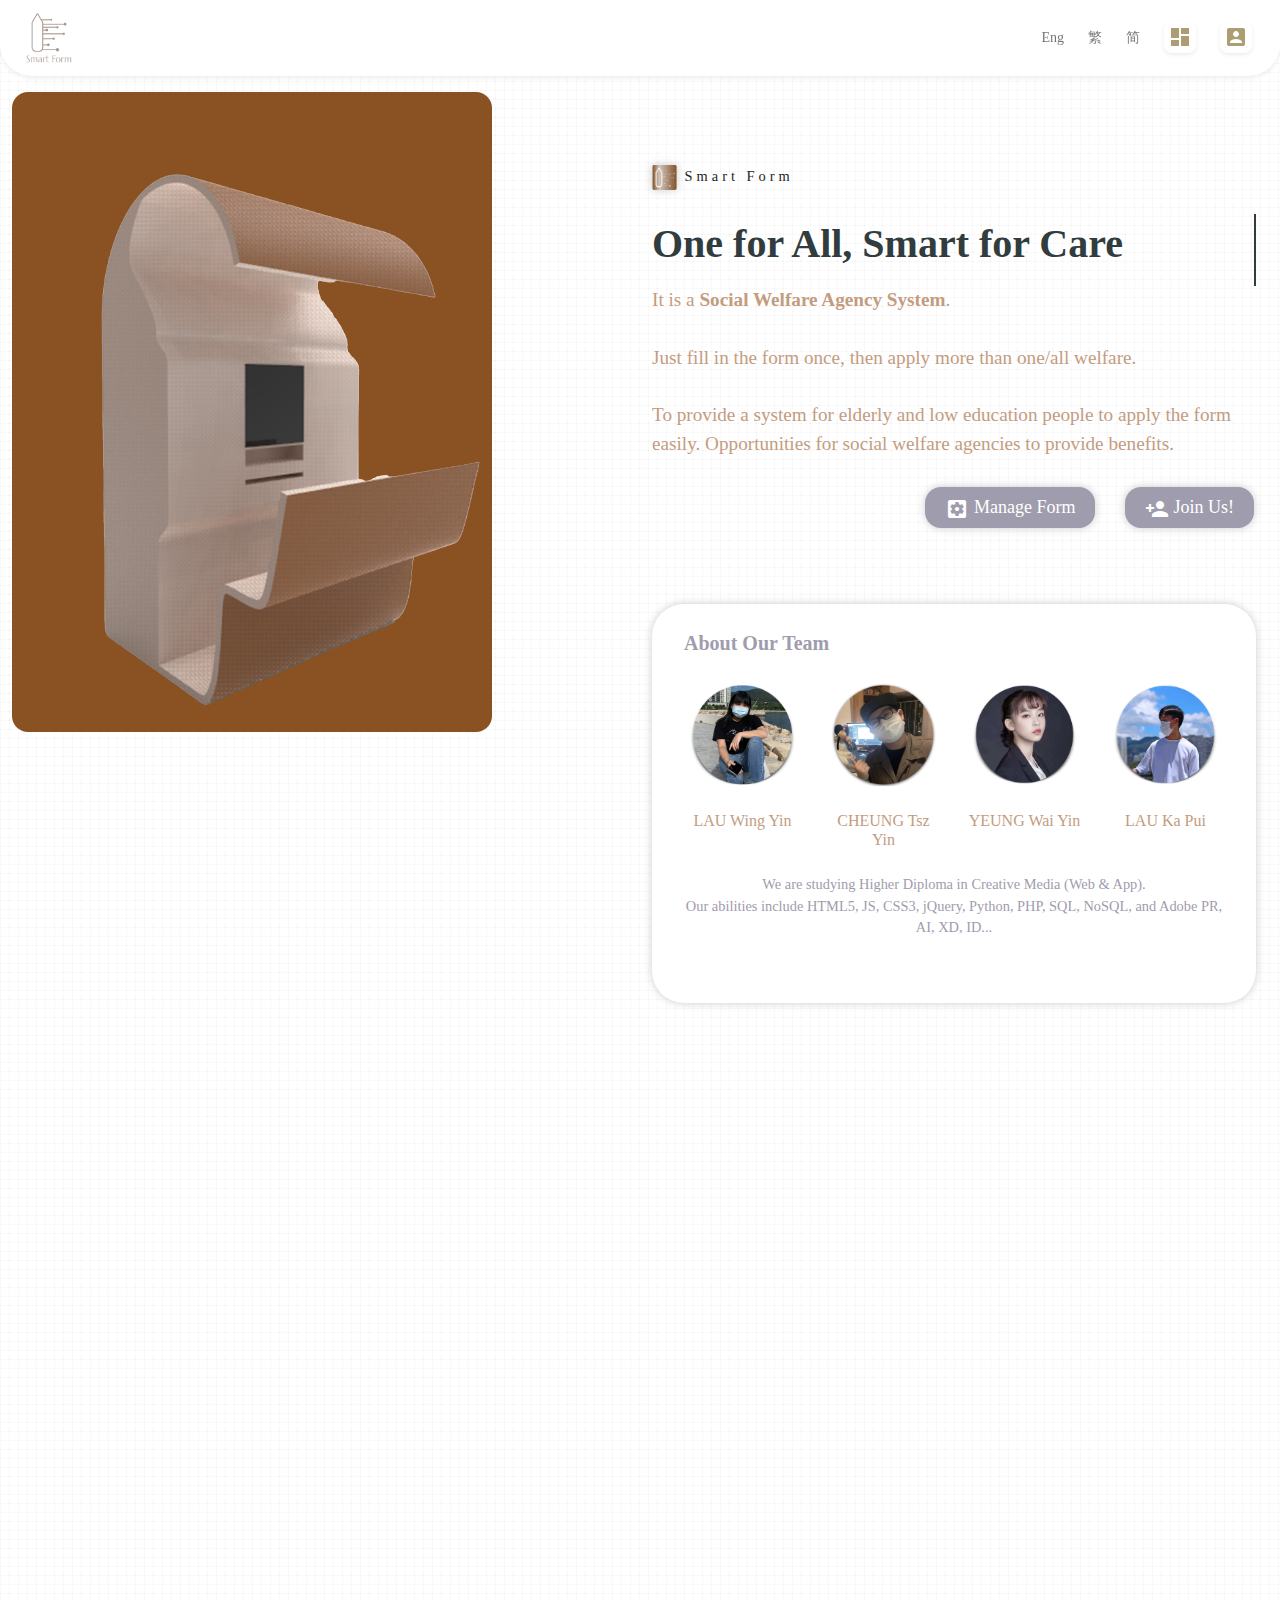
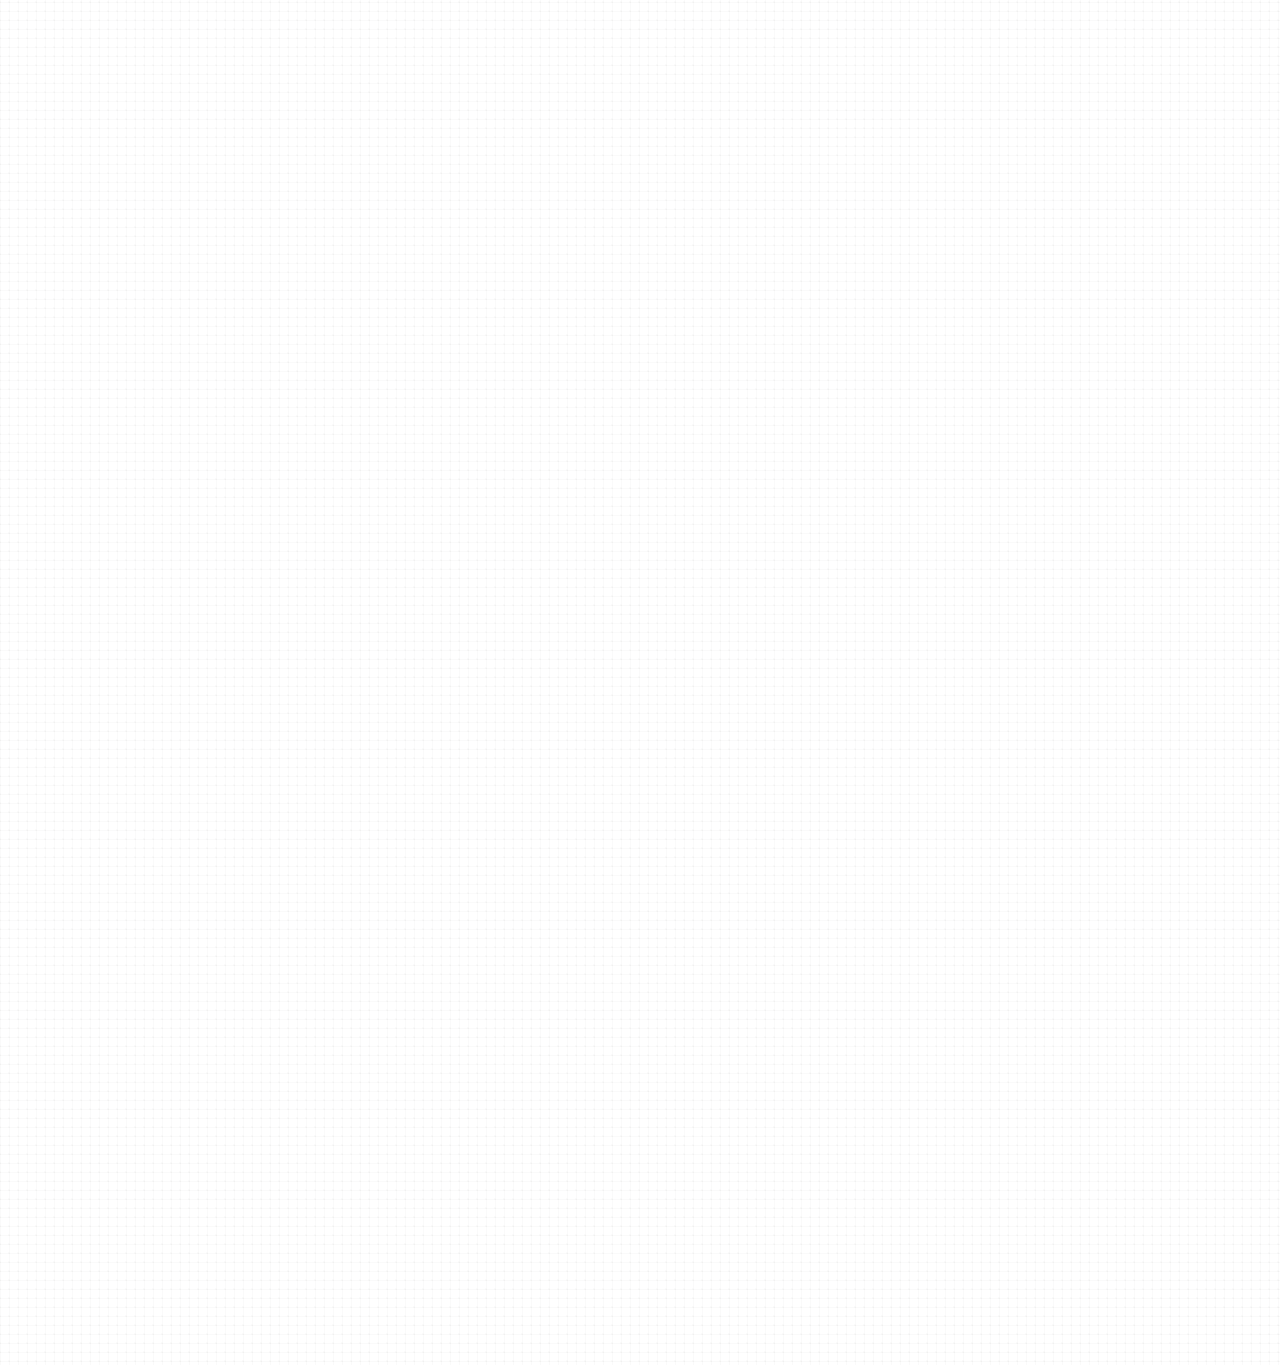
==== index.html @ a769e077 "backup" ====
<!DOCTYPE html>
<html lang="en">

<head>
    <meta charset="UTF-8">
    <meta http-equiv="X-UA-Compatible" content="IE=edge">
    <meta name="viewport" content="width=device-width, initial-scale=1.0">
    <title>Smart Form</title>
    <link rel="shortcut icon" type="image/jpg" href="img/favicon.ico" />
    <script src="plugins/jquery-3.3.1-dist/jquery.min.js"></script>
    <script src="plugins/bootstrap-5.0.2-dist/js/bootstrap.min.js"></script>
    <link rel="stylesheet" href="plugins/bootstrap-5.0.2-dist/css/bootstrap.min.css">
    <!-- <link href="https://fonts.googleapis.com/icon?family=Material+Icons" rel="stylesheet"> -->
    <link href="plugins/material-design-icons-3.0.1/iconfont/material-icons.css" rel="stylesheet">
    <!-- Lottie -->
    <script src="plugins/ajax/libs/bodymovin/5.9.1/lottie.min.js"></script>
    <style>
        /* BG Animations */
        @-webkit-keyframes bg-scrolling-reverse {
            100% {
                background-position: 50px 50px;
            }
        }

        @-moz-keyframes bg-scrolling-reverse {
            100% {
                background-position: 50px 50px;
            }
        }

        @-o-keyframes bg-scrolling-reverse {
            100% {
                background-position: 50px 50px;
            }
        }

        @keyframes bg-scrolling-reverse {
            100% {
                background-position: 50px 50px;
            }
        }

        @-webkit-keyframes bg-scrolling {
            0% {
                background-position: 50px 50px;
            }
        }

        @-moz-keyframes bg-scrolling {
            0% {
                background-position: 50px 50px;
            }
        }

        @-o-keyframes bg-scrolling {
            0% {
                background-position: 50px 50px;
            }
        }

        @keyframes bg-scrolling {
            0% {
                background-position: 50px 50px;
            }
        }
        body {
            /* img size is 50x50 */
            background: url("[data-uri]") repeat 0 0;
            -webkit-animation: bg-scrolling-reverse 10s infinite;
            /* Safari 4+ */
            -moz-animation: bg-scrolling-reverse 10s infinite;
            /* Fx 5+ */
            -o-animation: bg-scrolling-reverse 10s infinite;
            /* Opera 12+ */
            animation: bg-scrolling-reverse 10s infinite;
            /* IE 10+ */
            -webkit-animation-timing-function: linear;
            -moz-animation-timing-function: linear;
            -o-animation-timing-function: linear;
            animation-timing-function: linear;
            background-size: 1vh;
        }

        /* burnsbox animation */
        figure#burnsbox0 {
            overflow: visible;
            position: relative;
            padding-top: 100%;
            width: 100%;
            margin: 0rem auto;
        }
        figure#burnsbox0 img {
            z-index: -1;
            animation: zoom 12s alternate infinite;
            position: absolute;
            top: 7.5%; left: 7.5%; width: 70%; height: 100%;
        }

        /* Linear gradient BG animation */
        #LinearGradientBGAnimation {
            background: linear-gradient(-45deg, #e7d5bf, #ad9d72, #e7d5bf, #987468);
            background-size: 400% 400%;
            animation: gradient 15s ease infinite;
        }
        @keyframes gradient {
            0% {
                background-position: 0% 50%;
            }
            50% {
                background-position: 100% 50%;
            }
            100% {
                background-position: 0% 50%;
            }
        }

        /* The index BG upon footer */
        #theIndexBGUponFooter {
            background-image: url("img/lionRock/Bloomberg/e2054cfa-97bc-11e9-b82d-cb52a89d5dff_image_hires_115105.jpg");
            height: 100vmin;
            margin-bottom: -10%;
            background-color: #cccccc;
            background-position: center; /* Center the image */
            background-repeat: no-repeat; /* Do not repeat the image */
            background-size: cover; /* Resize the background image to cover the entire container */
            z-index: -9999;
            box-shadow: 0 10rem 5rem -5rem white inset;
        }

        /* 
        "max-aspect-ratio: 1/1" = If the screen aspect ratio w:h is less than (1/1):1 [for tablet and mobile], 
        "max-aspect-ratio: 3/5" = If the screen aspect ratio w:h is less than (3/5):1 [for mobile],
        "max-aspect-ratio: 9/20" = If the screen aspect ratio w:h is less than (9/20):1 [for Galaxy Fold]
        */
        @media only screen and (max-aspect-ratio: 1/1) {
            .burnsbox_mobileLayout{
                width: 100vw;
            }
            figure#burnsbox0 {
                margin: 1rem auto;
            }
            figure#burnsbox0 img {
                top: 7.5%; left: 12.5%; width: 70%; height: 100%;
            }
            #theIndexBGUponFooter{
                height: 125vmin;
            }
        }
        @media only screen and (max-aspect-ratio: 3/5) {
            #theIndexBGUponFooter{
                height: 225vmin;
            }
        }
        @media only screen and (max-aspect-ratio: 9/20) {
            #theIndexBGUponFooter{
                height: 400vmin;
            }
        }
    </style>
</head>

<body>
    <a id="scroll" style="display: none;"><span></span></a>

    <!-- nav -->
    <nav class="navbar fixed-top autohide navbar-expand-lg navbar-light shadow-sm theme-color2 theme-bg-color8 navbarRadiusBorder">
        <div class="container-fluid">

            <a class="navbar-brand" href="#">
                <div class="row ms-auto">
                    <div class="col">
                        <img src="img/IconsPSD.png" alt="" width="50" height="50" class="">
                    </div>
                </div>
            </a>

            <button class="navbar-toggler" type="button" data-bs-toggle="collapse"
                data-bs-target="#navbarSupportedContent" aria-controls="navbarSupportedContent" aria-expanded="false"
                aria-label="Toggle navigation">
                <span class="navbar-toggler-icon navbar-toggle-icon-leftPadding"></span>
            </button>

            <div class="collapse navbar-collapse" id="navbarSupportedContent">
                <ul class="navbar-nav ms-auto mb-2 mb-lg-0">
                    &nbsp;&nbsp;
                    <li class="nav-item mx-auto" style="line-height: 200%;">
                        <a class="nav-link navBarBtn" href="#"><small>Eng</small></a>
                    </li>
                    &nbsp;&nbsp;
                    <li class="nav-item mx-auto" style="line-height: 200%;">
                        <a class="nav-link navBarBtn" href="#"><small>繁</small></a>
                    </li>
                    &nbsp;&nbsp;
                    <li class="nav-item mx-auto" style="line-height: 200%;">
                        <a class="nav-link navBarBtn" href="#"><small>简</small></a>
                    </li>
                    &nbsp;&nbsp;
                    <li class="nav-item mx-auto">
                        <a class="nav-link" href="overview.html"><span class="material-icons theme-color7 theme-bg-color8 navBarBtn3">dashboard</span></a>
                    </li>
                    &nbsp;&nbsp;
                    <li class="nav-item mx-auto">
                        <a class="nav-link" href="signin.html"><span class="material-icons theme-color7 theme-bg-color8 navBarBtn3">account_box</span></a>
                    </li>
                    &nbsp;&nbsp;
                </ul>
            </div>

        </div>
    </nav>
    <!-- nav end -->

    <div class="addResponsiveHeight"></div>

    <div class="px-4 py-3">
        <div class="row">
            <div class="col-6 burnsbox_mobileLayout">
                <!-- burnsbox animation -->
                <figure id="burnsbox0">
                    <img src="img/MachineDesignOutlook.png" alt="Machine Design Outlook">
                    <img src="img/MachineDesignOutlook.png" alt="Machine Design Outlook">
                </figure>
            </div>

            <div class="col col-min-width">
                <br><br><br>
                <span style="font-size:90%; letter-spacing: 4px;"><img src="img/smartform_logo.png" alt="" width="25" height="25" class="addShadow"> Smart Form</span>
                <br><br>
                <div class="wrapperTyping typing-smartform theme-color6">
                    <div class="typing-demo">
                        <b>
                            <span style="font-size:500%;">One for All, Smart for Care</span>
                        </b>
                        <br><br>
                    </div>
                </div>
                <span class="theme-color5" style="font-size:120%;">It is a <b>Social Welfare Agency System</b>.<br><br>
                    Just fill in the form once, then apply more than one/all welfare.<br><br>
                    To provide a system for elderly and low education people to apply the form easily. 
                    Opportunities for social welfare agencies to provide benefits.</span>
                <br><br>
                <div class="d-flex justify-content-end">
                    <form action="signin.html">
                        <button class="btn-smartform addShadow" style="margin-left: 1rem;"><span class="material-icons inline_icon">settings_applications</span> Manage Form</button>
                    </form>
                    <div class="addWidth"></div>
                    <form action="signup.html">
                        <button class="btn-smartform addShadow"><span class="material-icons inline_icon">person_add</span> Join Us!</button>
                    </form>
                </div>
                <br><br><br>
                
                <div class="theme-bg-color8 addShadow addSurroundedPadding2 addRadiusBorder2">
                    <b style="font-size: 125%;" class="theme-color2">About Our Team</b>
                    <br><br>

                    <div class="row">
                        <div class="col theme-color5 overflowAuto">
                            <span>
                                <img src="img/Samantha.png" class="sth-center" alt="Samantha" style="width:100%;max-width:105px">
                                <br>
                                <h6 class="text-center">LAU Wing Yin</h6>
                            </span>
                        </div>

                        <div class="col theme-color5 overflowAuto">
                            <span>
                                <img src="img/Cinna.png" class="sth-center" alt="Cinna" style="width:100%;max-width:105px">
                                <br>
                                <h6 class="text-center">CHEUNG Tsz Yin</h6>
                            </span>
                        </div>

                        <div class="col theme-color5 overflowAuto">
                            <span>
                                <img src="img/Wenni.png" class="sth-center" alt="Wenni" style="width:100%;max-width:105px">
                                <br>
                                <h6 class="text-center">YEUNG Wai Yin</h6>
                            </span>
                        </div>

                        <div class="col theme-color5 overflowAuto">
                            <span>
                                <img src="img/Cyrus.png" class="sth-center" alt="Cyrus" style="width:100%;max-width:105px">
                                <br>
                                <h6 class="text-center">LAU Ka Pui</h6>
                            </span>
                        </div>
                        <br><br><br><br><br><br><br><br>
                        <p class="text-center theme-color2" style="font-size:90%;">
                            We are studying Higher Diploma in Creative Media (Web & App).
                            <br>
                            Our abilities include HTML5, JS, CSS3, jQuery, Python, PHP, SQL, NoSQL, and Adobe PR, AI, XD, ID...
                        </p>
                    </div>
                    <br>

                </div>
            </div>

            <aside class="profile-image"></aside>

        </div>
    </div>

    <div class="addResponsiveHeight"></div>

    <div id="LinearGradientBGAnimation" class="theme-color8 addRadiusBorder2 addShadow addLeftAndRightMargins willAppearWhenSrollTo">
        <div class="px-4">
            <div class="row g-2 py-4 row-cols-1 row-cols-lg-3 d-flex justify-content-evenly">
                <div class="col">
                    <div class="text-center">
                        <h1 class="display-4 fw-normal"><b>Tailor-made <span class="material-icons" style="font-size: 100%;">square_foot</span><br>&<br> Auto-fill <span class="material-icons" style="font-size: 100%;">auto_fix_normal</span></b></h1><br>
                        <p class="lead fw-normal">
                            Automatically find welfares that suit them based on their age. It will be easier for them to seek help. <br><br>
                            It can be automatically filled in based on the documents they provide, without having to look up and fill in complicated words.
                        </p>
                        <a class="btn btn-outline-secondary btn-smartform addShadow" href="#">Coming soon</a>
                    </div>
                </div>

                <div class="col theme-bg-color8 addRadiusBorder2 addShadow">
                    <div class="">
                        <!-- Lottie -->
                        <div id="content-moderation"></div>
                    </div>
                </div>
            </div>
        </div>
    </div>

    <div id="theIndexBGUponFooter" class="willAppearWhenSrollTo">
        <div class="py-5">
            <div class="row py-5 row-cols-1">
                <div class="col-1 col-lg-3"></div>
                <div class="col-10 col-lg-6 py-1 py-lg-5 g-1 g-lg-5 text-center theme-color8 lead addRadiusBorder2" style="background-color: #98746850;">
                    <p><b><mark>Smart Form</mark></b> is a technology start-up in Hong Kong, which operates one of the social welfare agency systems – Smart Form. We strive to improve people’s lives by reinventing welfare services through game-changing technology. We put our people first, whether it’s our users or our team. </p>
                    <p>As a homegrown Hong Kong technology start-up, we aim to reinvent and redefine the welfare experience by building a social welfare agency system we love. </p>
                    <p>Now you have the opportunity to join us on our journey to achieve our vision and be part of building a better future of wellbeing for everyone. </p>
                </div>
            </div>
        </div>
    </div>

        <!-- footer -->
        <div class="theme-bg-color8 theme-color6 footerRadiusBorder addShadow willAppearWhenSrollTo">
            <small>
                <div class="px-4 py-3">
                    <div class="row g-4 py-4 row-cols-1 row-cols-lg-2">
                        <div class="col d-flex justify-content-center">
                            <form>
                                <h5 class="pb-2 border-bottom"><b>Contact Us</b></h5>
                                <br>
                                <div class="row row-cols-2 d-flex justify-content-start">
                                    <div class="col-4">
                                        <p><span class="material-icons inline_icon" style="vertical-align: top;">phone</span> Phone</p>
                                        <p><span class="material-icons inline_icon" style="vertical-align: top;">mail</span> Email</p>
                                    </div>
                                    <div class="col-5">
                                        <p>+852 0000 0000</p>
                                        <p>cs@xxxxxxxxx.com</p>
                                    </div>
                                </div>
                                <small>Need service or support? Start your request now and we’ll find you a solution.</small>
                            </form>
                        </div>
                        <div class="col d-flex justify-content-center">
                            <form action="#" class="needs-validation">
                                <h5 class="pb-2 border-bottom"><b>Subscribe to our newsletter</b></h5>
                                <br>
                                <p>Monthly digest of whats new and exciting from us.</p>
                                <div class="row">
                                    <div class="col">
                                        <input id="newsletter1" type="email" class="form-control dimmer addShadow" style="border-color: #d3ac9c; min-width: 20vw;" placeholder="Email address" required>
                                    </div>
                                    <div class="col">
                                        <button id="emailSubcribeBtn" class="btn btn-primary btn-smartform3 showSubscription" type="submit"><span class="material-icons inline_icon">send</span> Subscribe</button>
                                    </div>
                                </div>
                                <small>We’ll never share your email address with a third-party. </small>
                            </form>
                        </div>
                    </div>
                </div>
                <div class="footer-bottom theme-bg-color3 theme-color8 footerRadiusBorder">
                    <div class="px-4 py-3">
                        <div class="row g-4 py-4 row-cols-2 row-cols-lg-3">
                            <div class="col">
                                <h5 class="title d-flex justify-content-center">Smart Form</h5>
                                <div class="py-4 d-flex justify-content-center">
                                    <ul class="list-unstyled">
                                        <li> <a href="index.html">Index</a></li>
                                        <li> <a href="#">About Us</a></li>
                                        <li> <a href="#">Contact Us</a></li>
                                    </ul>
                                </div>
                            </div>
                            <div class="col">
                                <h5 class="title d-flex justify-content-center">Your Form</h5>
                                <div class="py-4 d-flex justify-content-center">
                                    <ul class="list-unstyled">
                                        <li> <a href="overview.html">Overview</a></li>
                                        <li> <a href="createform.html">Create Form</a></li>
                                        <li> <a href="#">Guide</a></li>
                                    </ul>
                                </div>
                            </div>
                            <div class="col">
                                <h5 class="title d-flex justify-content-center">Account</h5>
                                <div class="py-4 d-flex justify-content-center">
                                    <ul class="list-unstyled">
                                        <li> <a href="#">Profile</a></li>
                                        <li> <a href="signin.html">Sign In</a></li>
                                        <li> <a href="signup.html">Sign Up</a></li>
                                    </ul>
                                </div>
                            </div>
                        </div>
                        <div class="row">
                            <hr>
                            <small>
                                <p>
                                    <span class="text-muted">Copyright &copy; <script>document.write(new Date().getFullYear())</script> XXXXX XXXX Limited. All rights reserved.</span>
                                    <span class="addPaddingLeft">Privacy Policy - <a href="#" onclick="openNewWindow_tc();">Terms and Conditions</a></span>
                                </p>
                            </small>
                        </div>
                    </div>
                </div>
            </small>
        </div>
        <!-- footer end -->

</body>
<!-- burnsbox animation -->
<script>
    function randomizer(min, max) {
        randomresult = Math.random() * (max - min) + min;
        return randomresult;
    }

    var maxscale = 2.0;
    var minscale = 1.0;
    var minMov = 5;
    var maxMov = 10;

    var scalar = randomizer(minscale, maxscale).toFixed(2);
    var moveX = randomizer(minMov, maxMov).toFixed(2);
    moveX = Math.random() < 0.5 ? -Math.abs(moveX) : Math.abs(moveX);
    var moveY = randomizer(minMov, maxMov).toFixed(2);
    moveY = Math.random() < 0.5 ? -Math.abs(moveY) : Math.abs(moveY);

    var prefix = "";
    if (CSSRule.WEBKIT_KEYFRAMES_RULE) { prefix = "-webkit-"; }
    else if (CSSRule.MOZ_KEYFRAMES_RULE) { prefix = "-moz-"; }

    var count = 1;
    window.onload = function () {
        for (let i = 0; i < count; i++){
            sheet = document.createElement('style');
            document.head.appendChild(sheet);
            var anim = "@" + prefix + "keyframes burnseffect" + i + " { 10% { " + prefix + "transform: scale(1); opacity: 0.5; } 90% { " + prefix + "transform: scale(" + scalar + " ) translate(" + moveX + "%," + moveY + "%); } 100% { " + prefix + "transform: scale(" + scalar + ") translate(" + moveX + "%," + moveY + "%); opacity: 0.25;} }";
            sheet.appendChild(document.createTextNode(anim));
            document.head.appendChild(sheet);
            // Add CSS animation name finally to use the animation that generated by Javascript
            monae = document.querySelector("figure#burnsbox" + i + " img");
            monae.style.webkitAnimationName = 'burnseffect' + i;
            monae.style.mozAnimationName = 'burnseffect' + i;
            monae.style.animationName = 'burnseffect' + i;
        }
    }
</script>

<!-- Lottie -->
<script>
    var animation = bodymovin.loadAnimation({
        container: document.getElementById('content-moderation'), // Required
        path: 'https://assets8.lottiefiles.com/packages/lf20_mvtrlxvi.json', // Required, or run on locally by a live server and replace the link 'lottie/content-moderation-4308327.json'
        renderer: 'svg', // Required
        loop: true, // Optional
        autoplay: true // Optional
    })
</script>

<link rel="stylesheet" href="css/main.css">
<script src="js/main.js"></script>
</html>
---- plugins/material-design-icons-3.0.1/iconfont/material-icons.css ----
@font-face {
  font-family: 'Material Icons';
  font-style: normal;
  font-weight: 400;
  src: url(MaterialIcons-Regular.eot); /* For IE6-8 */
  src: local('Material Icons'),
       local('MaterialIcons-Regular'),
       url(flUhRq6tzZclQEJ-Vdg-IuiaDsNcIhQ8tQ.woff2) format('woff2'),
       url(MaterialIcons-Regular.woff) format('woff'),
       url(MaterialIcons-Regular.ttf) format('truetype');
}

.material-icons {
  font-family: 'Material Icons';
  font-weight: normal;
  font-style: normal;
  font-size: 24px;  /* Preferred icon size */
  display: inline-block;
  line-height: 1;
  text-transform: none;
  letter-spacing: normal;
  word-wrap: normal;
  white-space: nowrap;
  direction: ltr;

  /* Support for all WebKit browsers. */
  -webkit-font-smoothing: antialiased;
  /* Support for Safari and Chrome. */
  text-rendering: optimizeLegibility;

  /* Support for Firefox. */
  -moz-osx-font-smoothing: grayscale;

  /* Support for IE. */
  font-feature-settings: 'liga';
}
---- css/main.css ----
* {
  outline: none;
  /* font-family: Arial; */
  font-family: Roboto;
}
/* To avoid overflow right side blank caused by Bootstrap */
html,
body {
  margin: 0;
  padding: 0;
  overflow-x: hidden;
  font-size: 1rem;
}

a {
  text-decoration: none;
  color: #e7d5bf;
}

/* Ivory */
.theme-color {
  color: #e7e2de;
}
/* Heather */
.theme-color2 {
  color: #9f9cad;
}
/* Comet */
.theme-color3 {
  color: #b7a5a5;
}
/* Sugarcane */
.theme-color4 {
  color: #e7d5bf;
}
/* Sandal */
.theme-color5 {
  color: #c39c7f;
}
/* Firefly */
.theme-color6 {
  color: #313c3e;
}
/* Mushroom */
.theme-color7 {
  color: #ad9d72;
}
/* Pure white */
.theme-color8 {
  color: #ffffff;
}
/* btn-smartform3 color */
.theme-color9{
  color: #987468;
}
.theme-bg-color {
  background-color: #e7e2de;
}
.theme-bg-color2 {
  background-color: #9f9cad;
}
.theme-bg-color3 {
  background-color: #b7a5a5;
}
.theme-bg-color4 {
  background-color: #e7d5bf;
}
.theme-bg-color5 {
  background-color: #c39c7f;
}
.theme-bg-color6 {
  background-color: #313c3e;
}
.theme-bg-color7 {
  background-color: #ad9d72;
}
.theme-bg-color8 {
  background-color: #ffffff;
}
/* btn-smartform3 color */
.theme-bg-color9{
  background-color: #987468;
}

footer {
  min-height: 40vh;
}

.center {
  margin: 2vw 15vw 0vw 15vw;
}
.sth-center {
  display: block;
  margin-left: auto;
  margin-right: auto;
  width: 50%;
}

/* Sign in / Sign up page */
/* Bordered form */
.form2 {
  border: none;
  border-radius: 15px;
  background-color: #fbf9f8;
  margin: 3.5rem 15rem;
}

.banner-smartform {
  background-image: url("../img/banner.png");
  width: 100%;
  height: 10vh;
  background-color: #cccccc;
  background-position: center; /* Center the image */
  background-repeat: no-repeat; /* Do not repeat the image */
  background-size: cover; /* Resize the background image to cover the entire container */
}
.banner-smartform2 {
  background-image: url("../img/banner2.png");
  width: 100%;
  height: 10vh;
  background-color: #cccccc;
  background-position: center; /* Center the image */
  background-repeat: no-repeat; /* Do not repeat the image */
  background-size: cover; /* Resize the background image to cover the entire container */
}
.banner-smartform3 {
  background-image: url("../img/banner3.png");
  width: 100%;
  height: 10vh;
  background-color: #cccccc;
  background-position: center; /* Center the image */
  background-repeat: no-repeat; /* Do not repeat the image */
  background-size: cover; /* Resize the background image to cover the entire container */
}
.btn-smartform {
  border: none;
  color: #ffffff;
  padding: 7px 20px;
  text-align: center;
  text-decoration: none;
  display: inline-block;
  font-size: 18px;
  font-family: Arial Black;
  margin: 4px 2px;
  cursor: pointer;
  background-color: #9f9cad;
  -webkit-border-radius: 1rem;
  -moz-border-radius: 1rem;
  border-radius: 1rem;
}
.btn-smartform:hover {
  background-color: #c39c7f;
  color: white;
}
.btn-smartform2 {
  border: none;
  color: #fff;
  padding: 7px 20px;
  text-align: center;
  text-decoration: none;
  display: inline-block;
  font-size: 18px;
  font-family: Arial Black;
  cursor: pointer;
  background-color: #9f9cad;
  width: 90vh;
  min-width: 12rem;
  -webkit-border-radius: 1rem;
  -moz-border-radius: 1rem;
  border-radius: 1rem;
}
.btn-smartform2:hover {
  color: white;
  background-color: #c39c7f;
  border-color: white;
}
.btn-smartform3 {
  background-color: #987468;
  border-color: unset;
  -webkit-border-radius: 1rem;
  -moz-border-radius: 1rem;
  border-radius: 1rem;
}
.btn-smartform3:hover {
  background-color: #8a5122;
  border-color: #8a5122;
}
.form-color {
  color: #9f9cad;
}
.form-bg-color {
  background-color: #fcfbfa;
}

/* typingAnimation */
.wrapperTyping {
  height: 8vh;
  /*This part is important for centering*/
  display: flex;
  align-items: center;
  justify-content: center;
}
.typing-demo {
  width: 100%;
  animation: typing 2s steps(22), blink 0.5s step-end infinite alternate;
  white-space: nowrap;
  overflow: hidden;
  border-right: 2px solid;
  font-size: 0.5em;
}
@keyframes typing {
  from {
    width: 0;
  }
}
@keyframes blink {
  50% {
    border-color: transparent;
  }
}

/* loadingAnimation */
#loading {
  animation-name: rotation;
  animation-duration: 3s;
  animation-iteration-count: infinite;
}
@keyframes rotation {
  from {
    -webkit-transform: rotate(0deg);
  }
  to {
    -webkit-transform: rotate(359deg);
  }
}

/* thumbnailHoverAnimation */
.column#sepia img {
  -webkit-filter: sepia(0%);
  filter: sepia(0%);
  -webkit-transition: 0.3s ease-in-out;
  transition: 0.3s ease-in-out;
}
.column#sepia:hover img {
  -webkit-filter: sepia(100%);
  filter: sepia(100%);
}

/* scrollToTop */
#scroll {
  position: fixed;
  right: 3vh;
  bottom: 4vh;
  cursor: pointer;
  width: 50px;
  height: 50px;
  background-color: #987468;
  text-indent: -9999px;
  display: none;
  -webkit-border-radius: 60px;
  -moz-border-radius: 60px;
  border-radius: 60px;
  z-index: 1;
}
#scroll span {
  position: absolute;
  top: 50%;
  left: 50%;
  margin-left: -8px;
  margin-top: -12px;
  height: 0;
  width: 0;
  border: 8px solid transparent;
  border-bottom-color: #ffffff;
}
#scroll:hover {
  background-color: #d3ac9c;
  opacity: 1;
  filter: "alpha(opacity=100)";
  -ms-filter: "alpha(opacity=100)";
}

.thumbnail {
  width: 32.5vw;
  min-width: 10rem;
}
.thumbnail img {
  width: 97.5%;
  padding: 1rem 0rem 0rem 0.5rem;
}

.addPaddingLeft {
  padding: 0rem 0rem 0rem 2rem;
}
.addSurroundedPadding {
  padding: 2.5rem 7.5rem 2.5rem 7.5rem;
}
.addSurroundedPadding2 {
  padding: 1.5rem 2rem 1.5rem 2rem;
}
.addSurroundedPadding3 {
  padding: 0.5rem 1.5rem 0.5rem 1.5rem;
}
.addLeftAndRightMargins{
  margin: 0rem 1rem 0rem 1rem;
}

/* Dim the screen when focusing */
.dimmer:focus {
  box-shadow: 0px 0px 0px 9999px rgb(0 0 0 / 0.15);
  /* Set the opacity to 0.999 to apply better effects to the input in footer */
  opacity: 0.999;
}

.addShadow {
  box-shadow: 0rem 0rem 0.5rem #ccc;
}

.navBarBtn2 {
  border-radius: 0.5rem 0.5rem 0.5rem 0.5rem;
  box-shadow: 0 0.125rem 0.25rem rgba(0, 0, 0, 0.075) !important;
}
.navBarBtn3 {
  padding: 0.25rem 0.25rem 0.25rem 0.25rem;
  border-radius: 0.5rem 0.5rem 0.5rem 0.5rem;
  box-shadow: 0 0.125rem 0.25rem rgba(0, 0, 0, 0.075) !important;
}

/* 

Modals

*/
#tc_modal-window {
  position: absolute;
  top: 0;
  left: 0;
  width: 100%;
  height: 100%;
  z-index: 9999;
  background-color: rgba(0, 0, 0, 0.8); /* shaded background color */
  visibility: hidden;
  display: table;
}
#tc_modal-window.active {
  visibility: visible;
}
.tc_modal-close {
  position: absolute;
  width: 100%;
  height: 100%;
  top: 0;
  display: block;
  font-size: 5vw;
  line-height: 5vw;
  color: rgba(255, 255, 255, 1);
  text-align: right;
  padding: 2.5vw;
  cursor: pointer;
  transition: 0.2s;
  -webkit-transition: 0.2s;
  transition-delay: 0.2s;
  -webkit-transition-delay: 0.2s;
  transform: translateY(-2vw);
  -webkit-transform: translateY(-2vw);
}
#tc_modal-window.active .tc_modal-close {
  transform: translateY(0px);
  -webkit-transform: translateY(0px);
}
.tc_align-content {
  display: table-cell;
  /* vertical-align: middle; */
}
#tc_modal-window .tc_content {
  height: 200rem;
  overflow: auto;
  position: relative;
  max-width: 70vw; /*modal window max width */
  min-width: 40vh;
  background-color: #fff;
  margin: 10vw auto;
  padding: 5vw 2.5vw;
  /* visual effect */
  opacity: 0;
  transition: 0.2s;
  -webkit-transition: 0.2s;
  transform: translateY(2vw);
  -webkit-transform: translateY(2vw);
}
#tc_modal-window.active .tc_content {
  opacity: 1;
  transform: translateY(0px);
  -webkit-transform: translateY(0px);
}

.btnCenter {
  margin: 0;
  position: absolute;
  left: 50%;
  -ms-transform: translate(-50%, -50%);
  transform: translate(-50%, -50%);
}

.addResponsiveHeight {
  height: 4.75rem;
}
.addResponsiveHeight2 {
  height: 10rem;
}
.addResponsiveHeight3 {
  height: 15rem;
}

.addWidth {
  width: 2vw;
}

/* Hide Bootstrap5 navbar menu on scroll down, show on scroll up */
.scrolled-down {
  transform: translateY(-100%);
  transition: all 0.3s ease-in-out;
}
.scrolled-up {
  transform: translateY(0);
  transition: all 0.3s ease-in-out;
}

/* Border */
.addRadiusBorder {
  -webkit-border-radius: 1rem;
  -moz-border-radius: 1rem;
  border-radius: 1rem;
}
.addRadiusBorder2 {
  border-radius: 2rem 2rem 2rem 2rem;
}
.navbarRadiusBorder {
  -webkit-border-radius: 0rem 0rem 2rem 2rem;
  -moz-border-radius: 0rem 0rem 2rem 2rem;
  border-radius: 0rem 0rem 2rem 2rem;
}
.footerRadiusBorder {
  -webkit-border-radius: 2rem 2rem 0rem 0rem;
  -moz-border-radius: 2rem 2rem 0rem 0rem;
  border-radius: 2rem 2rem 0rem 0rem;
}
.topRadiusBorder {
  -webkit-border-radius: 1rem 1rem 0rem 0rem;
  -moz-border-radius: 1rem 1rem 0rem 0rem;
  border-radius: 1rem 1rem 0rem 0rem;
}

.inline_icon {
  vertical-align: bottom;
}

.overflowAuto {
  overflow: auto;
}

/* BG image animation */
bgImageAnimation {
  display: block;
  overflow: hidden;
  background-size: cover;
  background-repeat: no-repeat;
  background-image: url("../img/iStock-1188864563.jpeg");
  animation: animateBackground infinite ease-in-out 20s;
  -webkit-animation: animateBackground infinite ease-in-out 20s;
  -o-animation: animateBackground infinite ease-in-out 20s;
  -moz-animation: animateBackground infinite ease-in-out 20s;
}
@keyframes animateBackground {
  0% {
    background-image: url("../img/v911-a-01-b.jpg");
  }
  33% {
    background-image: url("../img/5d0179702500004e12df2b4e.jpeg");
  }
  66% {
    background-image: url("../img/iStock-1188864563.jpeg");
  }
  100% {
    background-image: url("../img/v911-a-01-b.jpg");
  }
}
@-webkit-keyframes animateBackground {
  0% {
    background-image: url("../img/v911-a-01-b.jpg");
  }
  33% {
    background-image: url("../img/5d0179702500004e12df2b4e.jpeg");
  }
  66% {
    background-image: url("../img/iStock-1188864563.jpeg");
  }
  100% {
    background-image: url("../img/v911-a-01-b.jpg");
  }
}
@-o-keyframes animateBackground {
  0% {
    background-image: url("../img/v911-a-01-b.jpg");
  }
  33% {
    background-image: url("../img/5d0179702500004e12df2b4e.jpeg");
  }
  66% {
    background-image: url("../img/iStock-1188864563.jpeg");
  }
  100% {
    background-image: url("../img/v911-a-01-b.jpg");
  }
}
@-moz-keyframes animateBackground {
  0% {
    background-image: url("../img/v911-a-01-b.jpg");
  }
  33% {
    background-image: url("../img/5d0179702500004e12df2b4e.jpeg");
  }
  66% {
    background-image: url("../img/iStock-1188864563.jpeg");
  }
  100% {
    background-image: url("../img/v911-a-01-b.jpg");
  }
}

/* Profile image */
.profile-image {
  animation: loadProfileImage 1s ease-in-out 0.5s;
  animation-fill-mode: both;
  width: 30rem;
  height: 40rem;
  z-index: -9999;
  content: "";
  position: absolute;
  background-color: #8a5122;
  border-radius: 1rem;
}
@keyframes loadProfileImage {
  from {
    transform: translateX(10vw) translateY(15vw);
    opacity: 0;
  }
  to {
    transform: translateX(10vw) translateY(10vw);
    opacity: 0.25;
  }
}

.nowrap {
  white-space: nowrap ;
}
.noBorder{
  border: unset;
}

/* add properties beside Boostrap */
.form-control {
  height: 37px;
  border: none;
  border-bottom: 2px solid #e6e6e6;
  color: #666;
}
.form-control:focus {
  border-color: #e9e0cf;
}
.form-control::-webkit-input-placeholder {
  color: #999;
}
.form-control::-moz-placeholder {
  color: #999;
}
.form-control:-ms-input-placeholder {
  color: #999;
}
.form-control:-moz-placeholder {
  color: #999;
}

.opacity_25{
  opacity: 0.25;
}
.opacity_50{
  opacity: 0.5;
}
.opacity_75{
  opacity: 0.75;
}
.opacity_100{
  opacity: 1;
}

.willAppearWhenSrollTo{
  visibility: hidden;
	opacity: 0;
	transition: 1500ms;
}
.willAppearWhenSrollTo.is-show {
	visibility: visible;
	opacity: 1;
}

/* 
"max-aspect-ratio: 1/1" = If the screen aspect ratio w:h is less than (1/1):1 [for tablet and mobile], 
"max-aspect-ratio: 3/5" = If the screen aspect ratio w:h is less than (3/5):1 [for mobile],
"max-aspect-ratio: 9/20" = If the screen aspect ratio w:h is less than (9/20):1 [for Galaxy Fold]
*/
@media only screen and (max-aspect-ratio: 1/1) {
  .form2 {
    border: none;
    border-radius: 15px;
    margin: 5vw 7.5vw;
  }

  .col-min-width {
    min-width: 75vw;
  }

  .thumbnail {
    width: 70vw;
  }

  .navBarBtn3 {
    width: 23rem;
    text-align-last: center;
  }
  .navBarBtn {
    width: 23rem;
    text-align-last: center;
    background-color: #fff;
    box-shadow: 0 0.125rem 0.25rem rgba(0, 0, 0, 0.075) !important;
  }

  .mobile_width100 {
    width: 100%;
    padding: 1vw 0vw 1vw 0vw;
  }

  .navbar-toggle-icon-leftPadding {
    margin-right: 2.5vw;
  }
  .addSurroundedPadding {
    padding: 2.5rem 7.5vw 2.5rem 7.5vw;
  }

  .profile-image {
    width: 70%;
    height: 40%;
  }
  @keyframes loadProfileImage {
    from {
      transform: translateX(22.5vw) translateY(30vw);
      opacity: 0;
    }
    to {
      transform: translateX(22.5vw) translateY(25vw);
      opacity: 0.25;
    }
  }

  .typing-smartform {
    font-size: 2.75vw;
  }
}
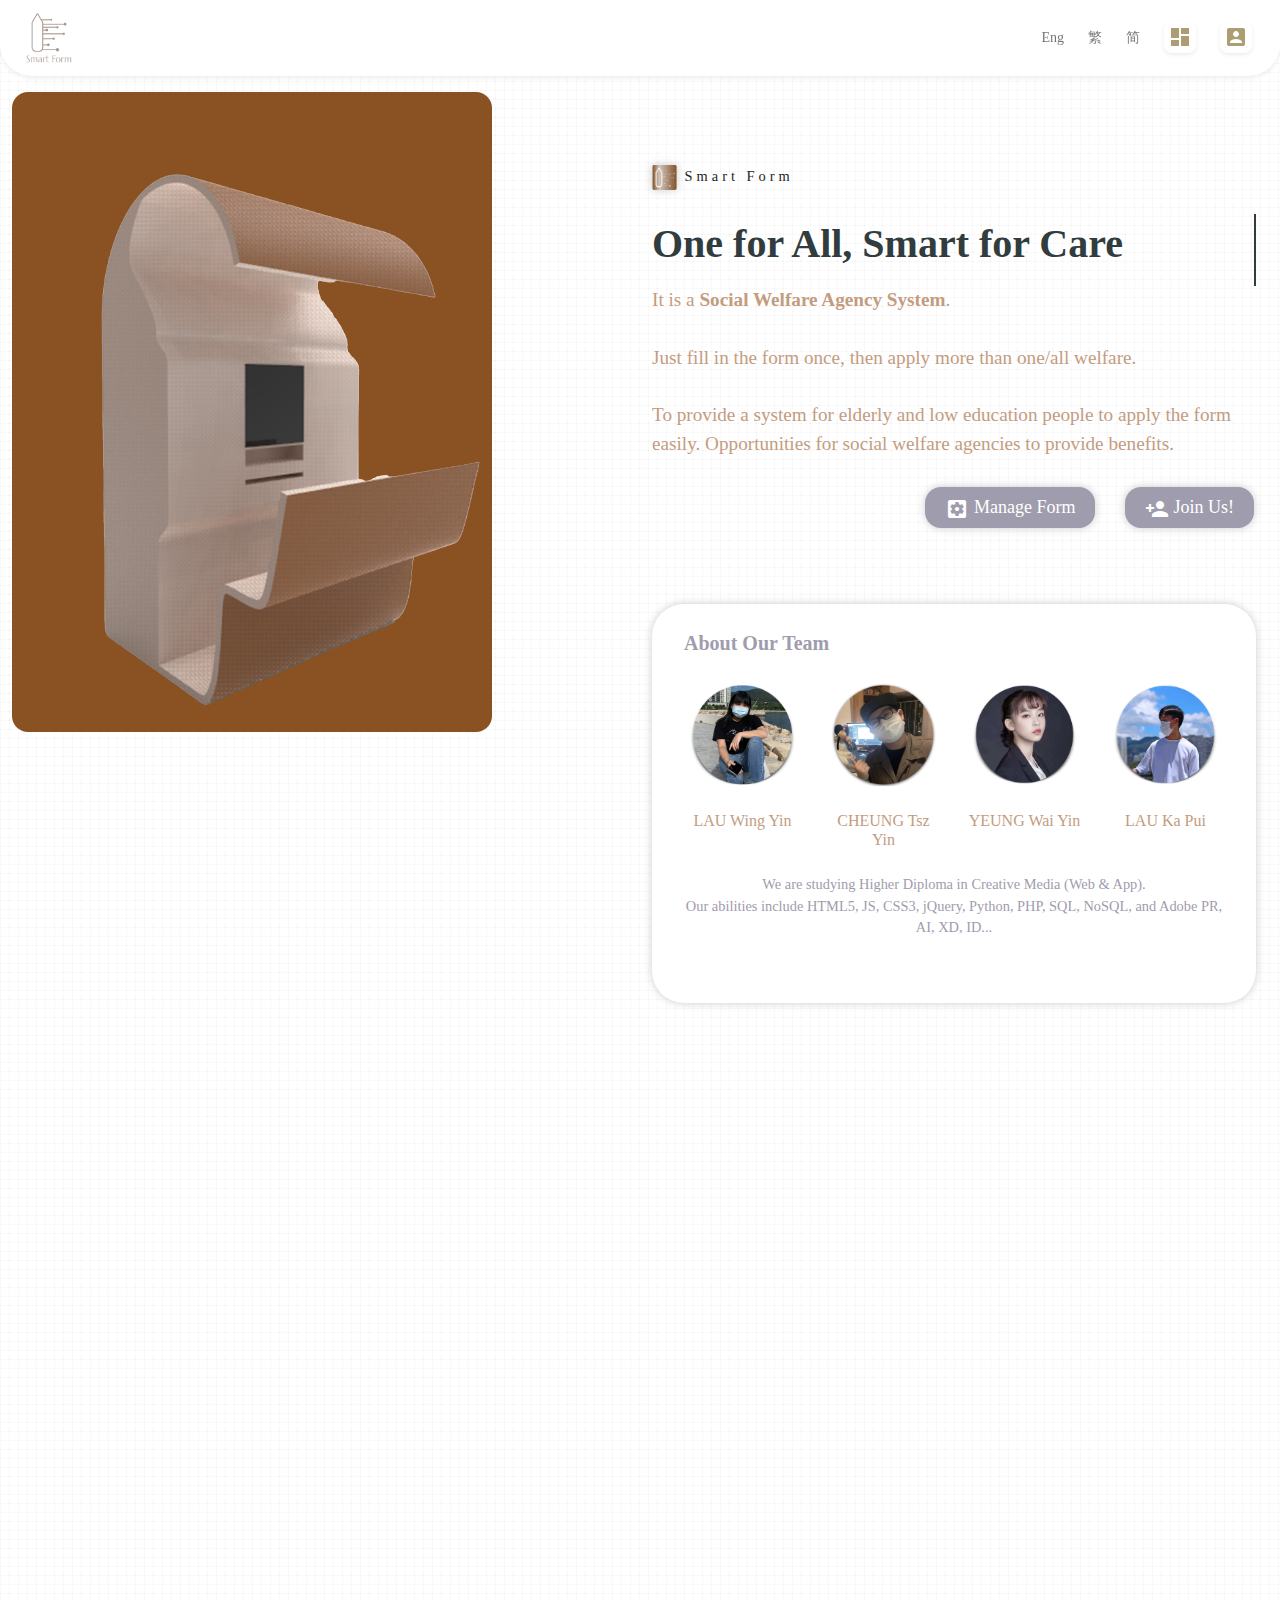
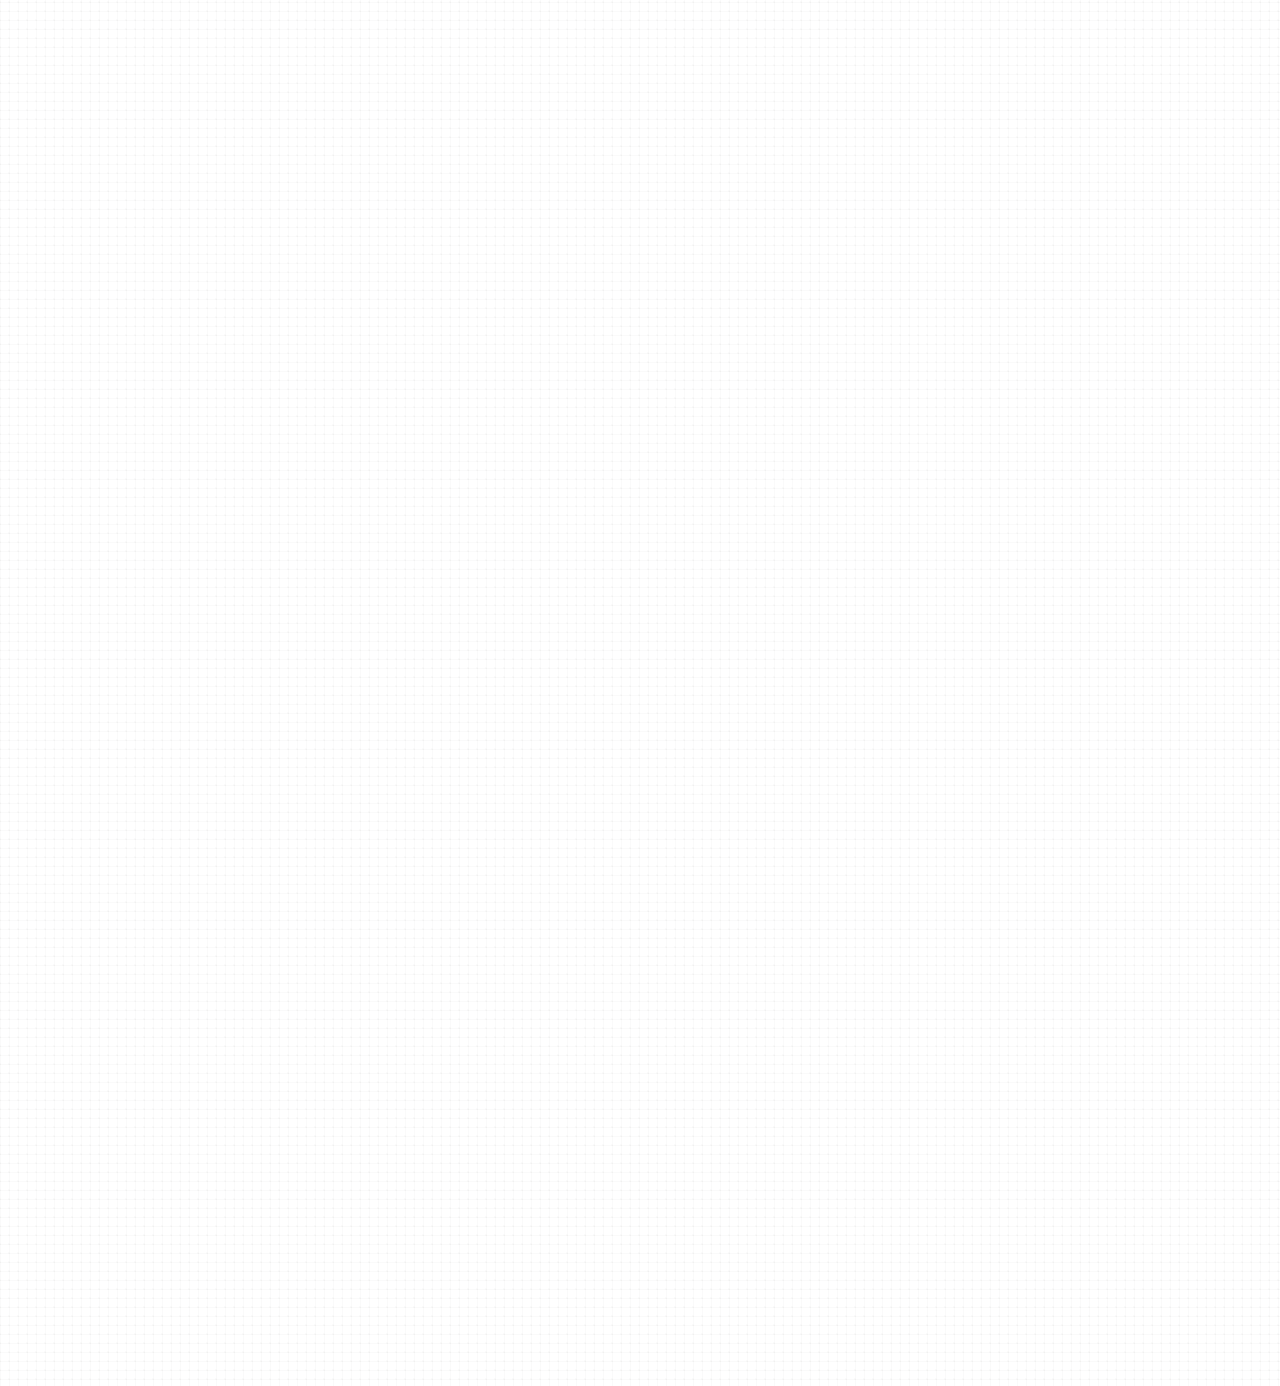
==== commit 6f27cfab: "update tablebody" ====
--- a/index.html
+++ b/index.html
@@ -5,11 +5,12 @@
     <meta charset="UTF-8">
     <meta http-equiv="X-UA-Compatible" content="IE=edge">
     <meta name="viewport" content="width=device-width, initial-scale=1.0">
-    <title>Smart Form</title>
+    <title>Home – Smart Form</title>
     <link rel="shortcut icon" type="image/jpg" href="img/favicon.ico" />
     <script src="plugins/jquery-3.3.1-dist/jquery.min.js"></script>
     <script src="plugins/bootstrap-5.0.2-dist/js/bootstrap.min.js"></script>
-    <link rel="stylesheet" href="plugins/bootstrap-5.0.2-dist/css/bootstrap.min.css">
+    <!-- Used non-minified Bootstrap CSS stylesheet -->
+    <link rel="stylesheet" href="plugins/bootstrap-5.0.2-dist/css/bootstrap.css">
     <!-- <link href="https://fonts.googleapis.com/icon?family=Material+Icons" rel="stylesheet"> -->
     <link href="plugins/material-design-icons-3.0.1/iconfont/material-icons.css" rel="stylesheet">
     <!-- Lottie -->
@@ -333,10 +334,10 @@
         <div class="py-5">
             <div class="row py-5 row-cols-1">
                 <div class="col-1 col-lg-3"></div>
-                <div class="col-10 col-lg-6 py-1 py-lg-5 g-1 g-lg-5 text-center theme-color8 lead addRadiusBorder2" style="background-color: #98746850;">
-                    <p><b><mark>Smart Form</mark></b> is a technology start-up in Hong Kong, which operates one of the social welfare agency systems – Smart Form. We strive to improve people’s lives by reinventing welfare services through game-changing technology. We put our people first, whether it’s our users or our team. </p>
-                    <p>As a homegrown Hong Kong technology start-up, we aim to reinvent and redefine the welfare experience by building a social welfare agency system we love. </p>
-                    <p>Now you have the opportunity to join us on our journey to achieve our vision and be part of building a better future of wellbeing for everyone. </p>
+                <div class="col-10 col-lg-6 py-1 py-lg-5 g-1 g-lg-5 text-center theme-color8 lead addRadiusBorder2" style="background-color: #98746899;">
+                    <p><b><mark>Smart Form</mark></b> is a Hong Kong-based technology company that runs one of the social welfare agency systems – Smart Form. We aim to help improve people's lives by using game-changing technology to redefine social services. Whether it's our users or our team, we prioritise our people. </p>
+                    <p>We want to innovate and reinvent the welfare experience by creating a social welfare agency system that we love as a homegrown Hong Kong technology start-up. </p>
+                    <p>Now is your chance to join us on our quest to realise our vision and contribute to the creation of a better well-being future for everybody. </p>
                 </div>
             </div>
         </div>
@@ -371,7 +372,7 @@
                                 <p>Monthly digest of whats new and exciting from us.</p>
                                 <div class="row">
                                     <div class="col">
-                                        <input id="newsletter1" type="email" class="form-control dimmer addShadow" style="border-color: #d3ac9c; min-width: 20vw;" placeholder="Email address" required>
+                                        <input id="newsletter1" type="email" pattern="[a-z0-9._%+-]+@[a-z0-9.-]+\.[a-z]{2,}$" class="form-control dimmer addShadow" style="border-color: #d3ac9c; min-width: 20vw;" placeholder="Email address" required>
                                     </div>
                                     <div class="col">
                                         <button id="emailSubcribeBtn" class="btn btn-primary btn-smartform3 showSubscription" type="submit"><span class="material-icons inline_icon">send</span> Subscribe</button>
@@ -392,6 +393,7 @@
                                         <li> <a href="index.html">Index</a></li>
                                         <li> <a href="#">About Us</a></li>
                                         <li> <a href="#">Contact Us</a></li>
+                                        <li> <a href="credits.html">Credits</a></li>
                                     </ul>
                                 </div>
                             </div>
@@ -484,4 +486,5 @@
 
 <link rel="stylesheet" href="css/main.css">
 <script src="js/main.js"></script>
+
 </html>--- a/css/main.css
+++ b/css/main.css
@@ -665,4 +665,8 @@
   .typing-smartform {
     font-size: 2.75vw;
   }
+
+  .optionFocus:focus{
+    font-size: 125%;
+  }
 }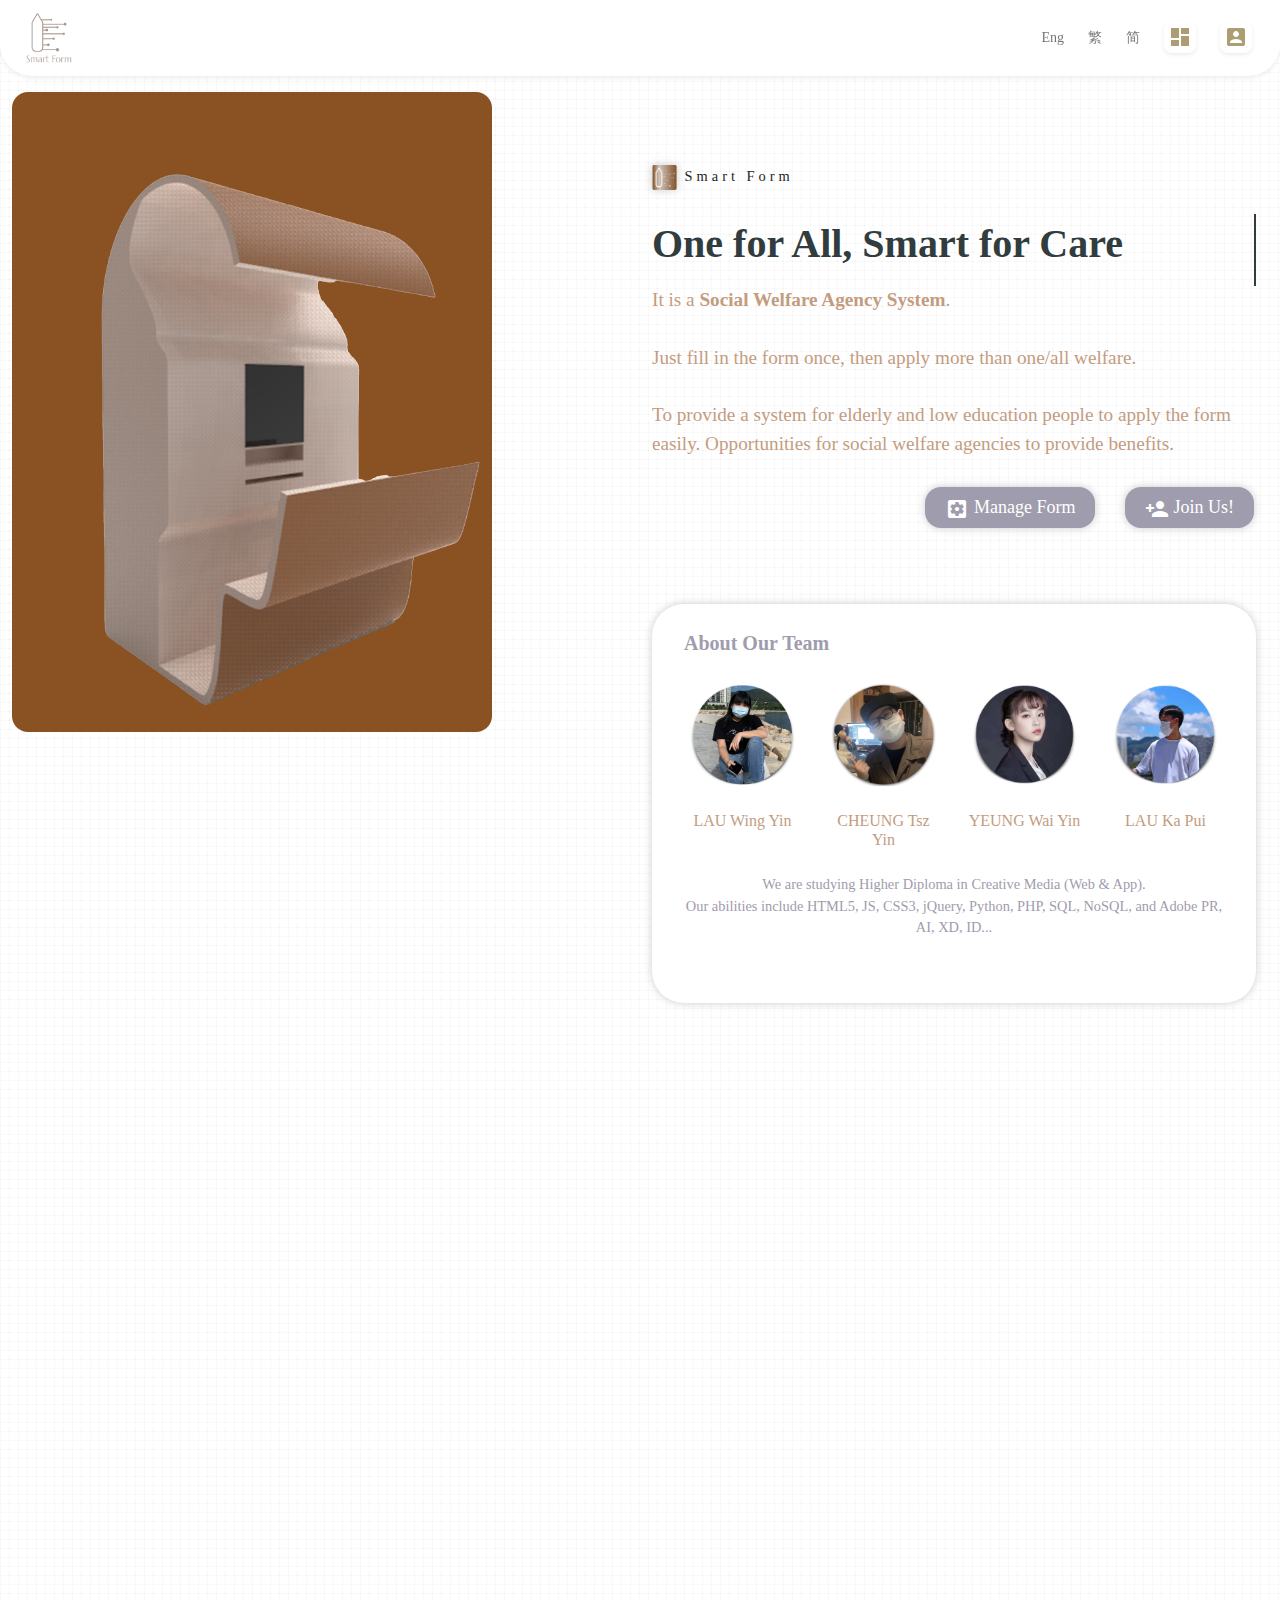
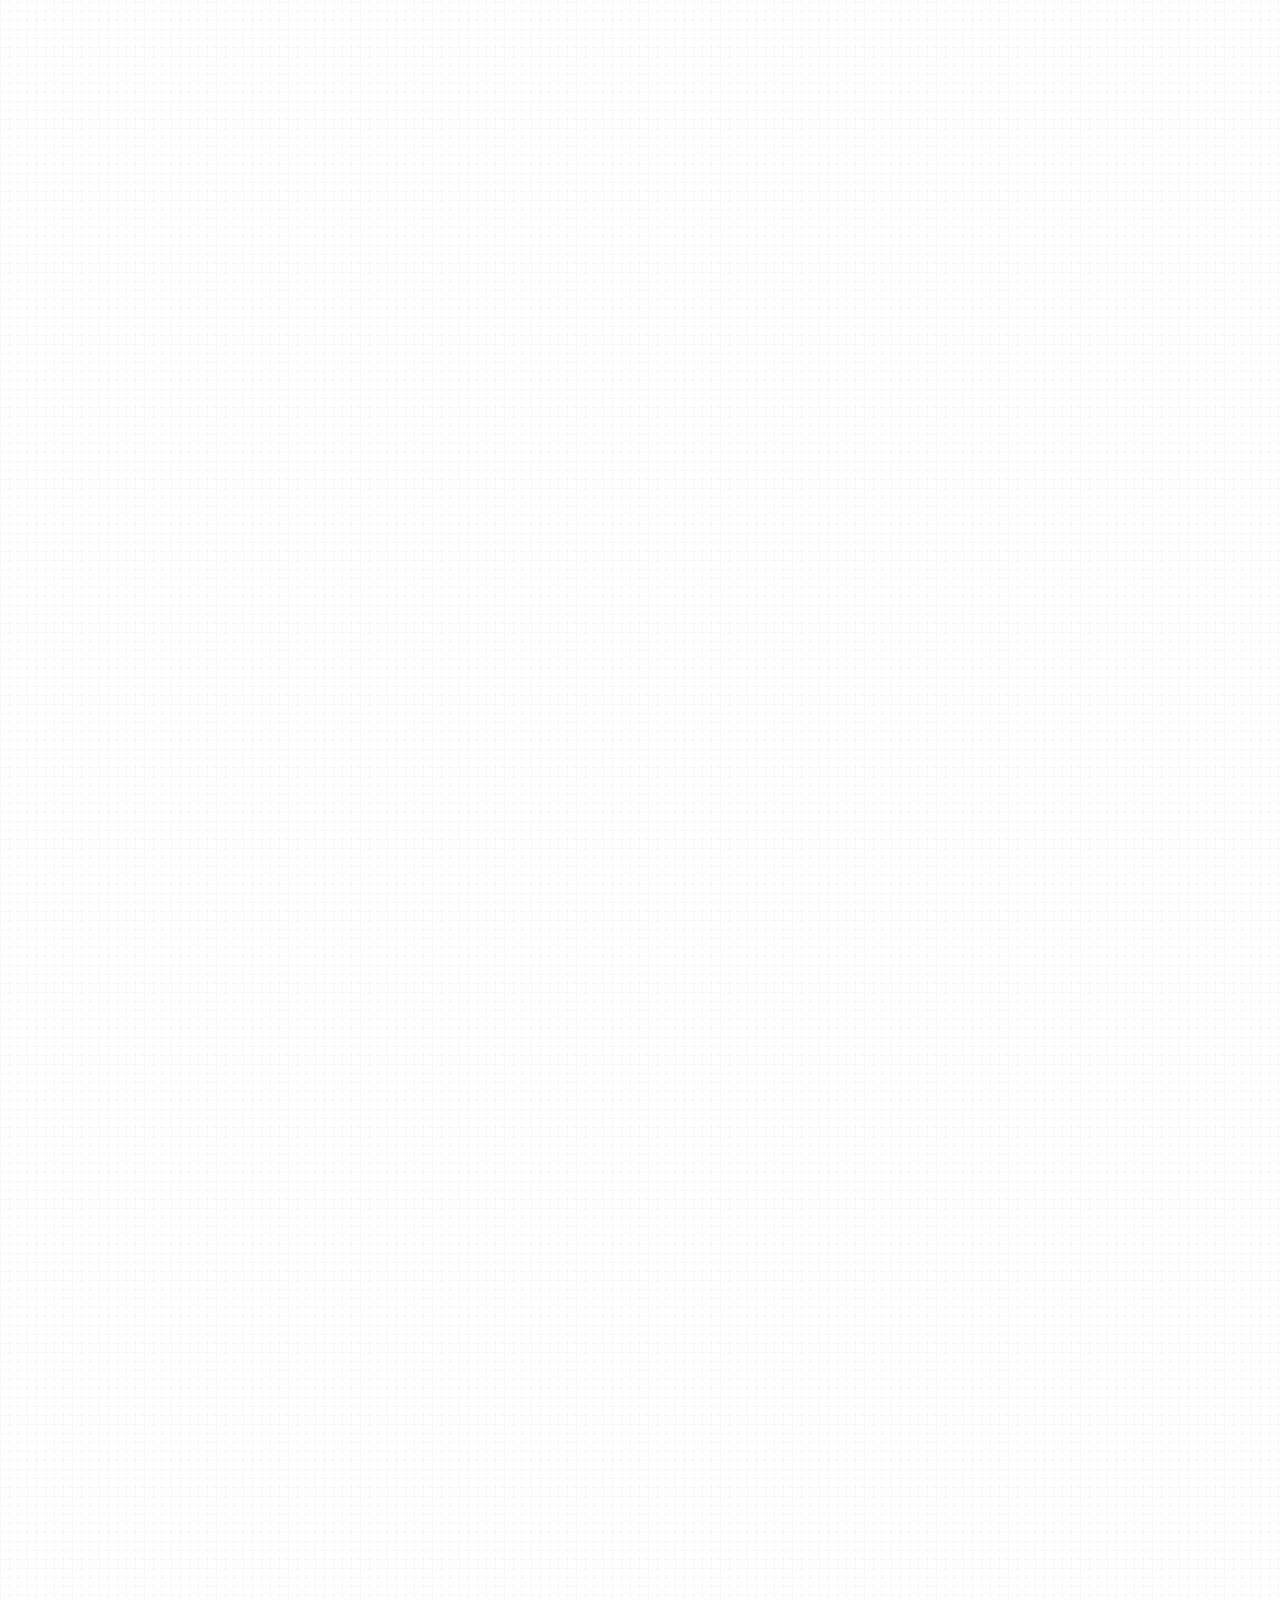
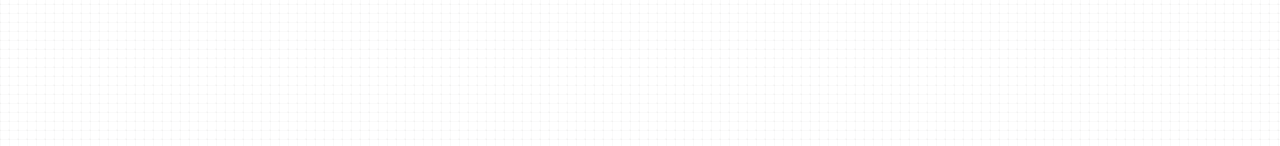
==== commit a90c5f1d: "update Vision on index.html" ====
--- a/index.html
+++ b/index.html
@@ -118,7 +118,7 @@
         /* The index BG upon footer */
         #theIndexBGUponFooter {
             background-image: url("img/lionRock/Bloomberg/e2054cfa-97bc-11e9-b82d-cb52a89d5dff_image_hires_115105.jpg");
-            height: 100vmin;
+            height: 140vmin;
             margin-bottom: -10%;
             background-color: #cccccc;
             background-position: center; /* Center the image */
@@ -144,17 +144,17 @@
                 top: 7.5%; left: 12.5%; width: 70%; height: 100%;
             }
             #theIndexBGUponFooter{
-                height: 125vmin;
+                height: 150vmin;
             }
         }
         @media only screen and (max-aspect-ratio: 3/5) {
             #theIndexBGUponFooter{
-                height: 225vmin;
+                height: 375vmin;
             }
         }
         @media only screen and (max-aspect-ratio: 9/20) {
             #theIndexBGUponFooter{
-                height: 400vmin;
+                height: 600vmin;
             }
         }
     </style>
@@ -332,13 +332,18 @@
 
     <div id="theIndexBGUponFooter" class="willAppearWhenSrollTo">
         <div class="py-5">
-            <div class="row py-5 row-cols-1">
-                <div class="col-1 col-lg-3"></div>
-                <div class="col-10 col-lg-6 py-1 py-lg-5 g-1 g-lg-5 text-center theme-color8 lead addRadiusBorder2" style="background-color: #98746899;">
-                    <p><b><mark>Smart Form</mark></b> is a Hong Kong-based technology company that runs one of the social welfare agency systems – Smart Form. We aim to help improve people's lives by using game-changing technology to redefine social services. Whether it's our users or our team, we prioritise our people. </p>
-                    <p>We want to innovate and reinvent the welfare experience by creating a social welfare agency system that we love as a homegrown Hong Kong technology start-up. </p>
-                    <p>Now is your chance to join us on our quest to realise our vision and contribute to the creation of a better well-being future for everybody. </p>
-                </div>
+            <div class="row py-5">
+                <div class="col"></div>
+                <div class="col-10 col-lg-10 py-1 py-lg-5 g-1 g-lg-5 text-center theme-color8 lead addRadiusBorder2" style="background-color: #98746899;">
+<p>There are different kinds of social welfare in society, but when applying for it, some elderly and low-educated people are facing various difficulties in filling out the application forms. Therefore, our team developed the "<b><mark>Smart Form</mark></b>" to simplify the form-filling procedures so as to reduce the time needed and ease their pressure.</p>
+
+<p>In Smart Form, we set up Kiosk and Website. The Kiosk is an easy-to-use way to facilitate form-filling. After completing one form, users can apply for a few others intelligently at the same time.</p>
+
+<p>The Website aims to support non-profit organizations and companies to promote their welfare. They can create different types of welfare for Kiosk users to apply. Application data would be analyzed and approved automatically on the website. It eliminates the tedious steps such as manual data sorting and hopefully speeds up the whole vetting process. </p>
+
+<p>Just like our slogan "One for all, Smart for Care", we hope that our target users can successfully receive welfare assistance, and we can also help local companies to promote their public welfare through Smart Form, and finally improve the quality of life in the society.</p>
+                </div>
+                <div class="col"></div>
             </div>
         </div>
     </div>
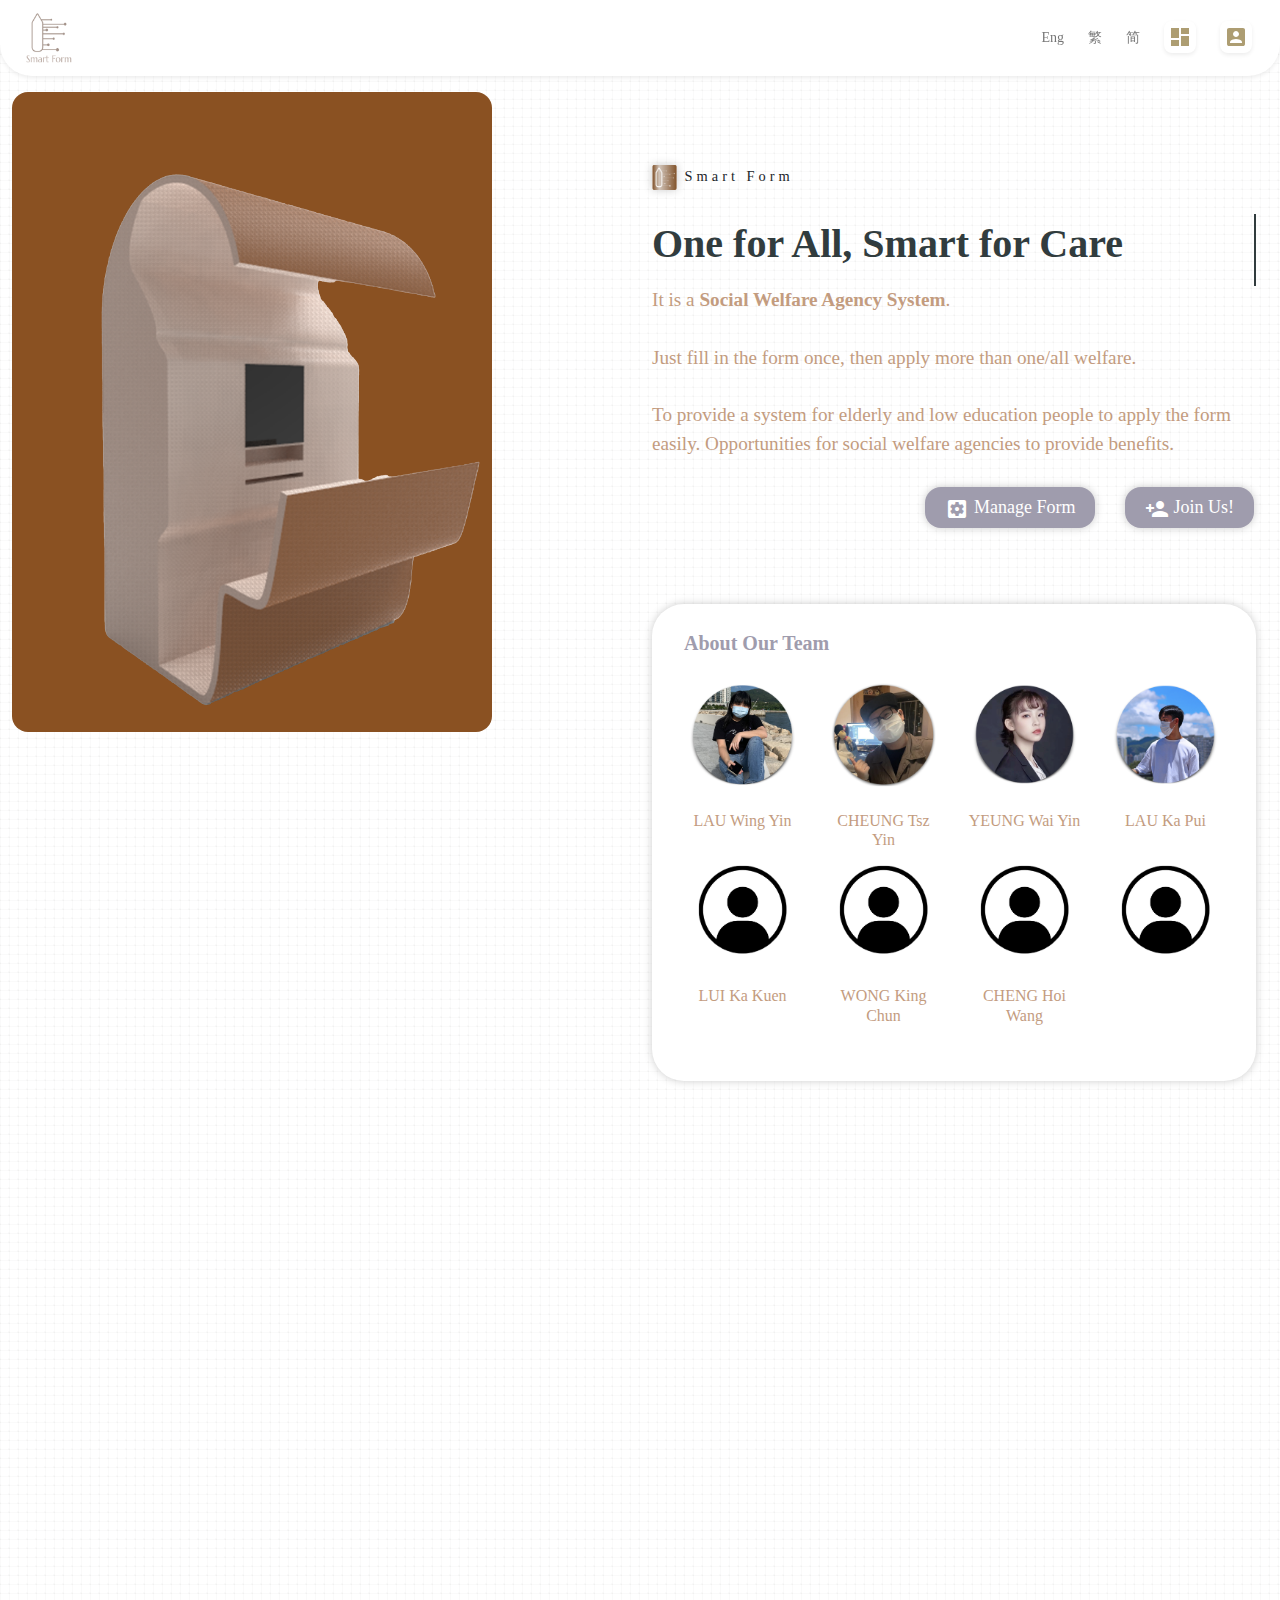
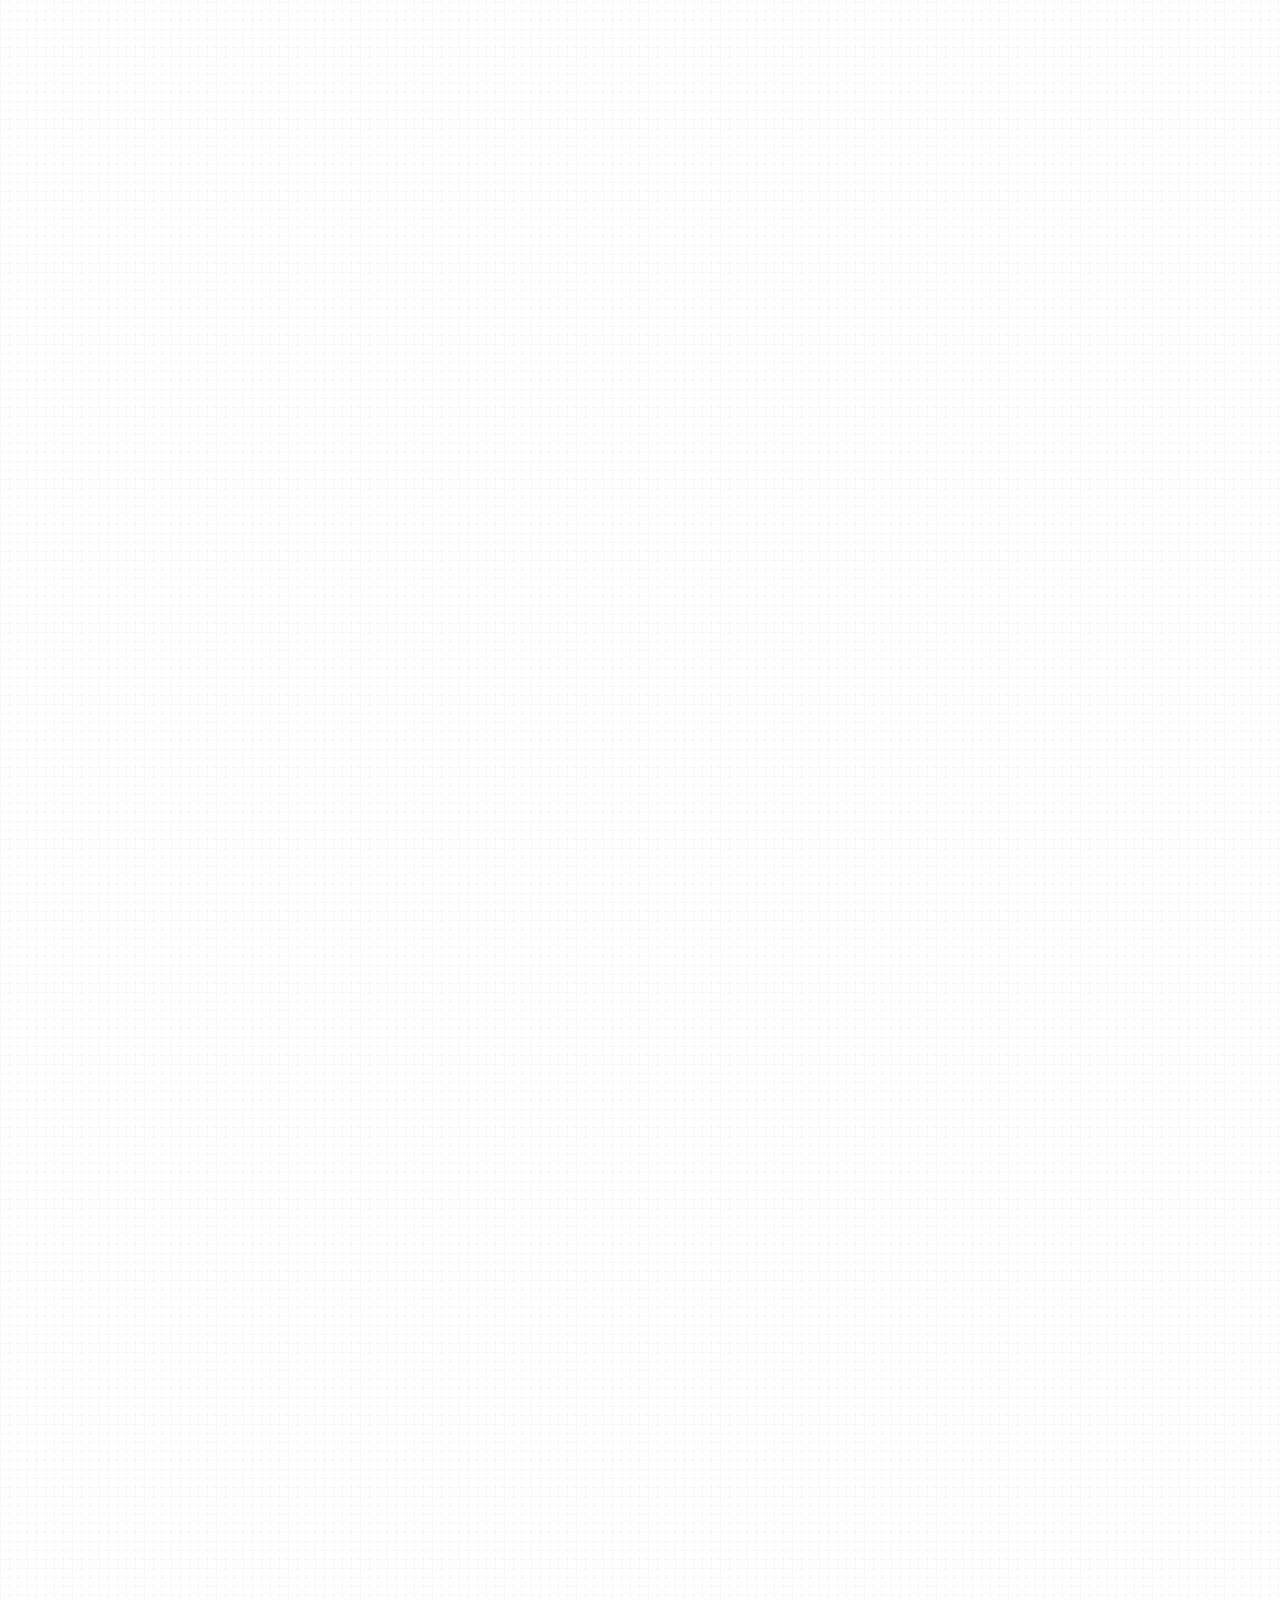
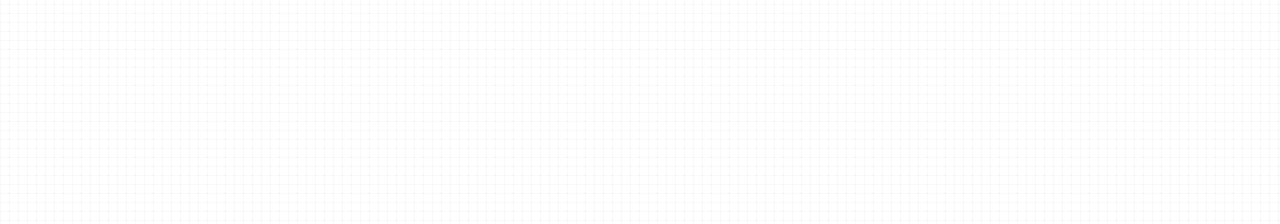
==== commit 23c0b269: "backup" ====
--- a/index.html
+++ b/index.html
@@ -287,12 +287,45 @@
                                 <h6 class="text-center">LAU Ka Pui</h6>
                             </span>
                         </div>
-                        <br><br><br><br><br><br><br><br>
+                        <!-- <br><br><br><br><br><br><br><br>
                         <p class="text-center theme-color2" style="font-size:90%;">
                             We are studying Higher Diploma in Creative Media (Web & App).
                             <br>
                             Our abilities include HTML5, JS, CSS3, jQuery, Python, PHP, SQL, NoSQL, and Adobe PR, AI, XD, ID...
-                        </p>
+                        </p> -->
+                    </div>
+                    <div class="row">
+                        <div class="col theme-color5 overflowAuto">
+                            <span>
+                                <img src="img/anonymous.png" class="sth-center" alt="Samantha" style="width:100%;max-width:105px">
+                                <br>
+                                <h6 class="text-center">LUI Ka Kuen</h6>
+                            </span>
+                        </div>
+
+                        <div class="col theme-color5 overflowAuto">
+                            <span>
+                                <img src="img/anonymous.png" class="sth-center" alt="Cinna" style="width:100%;max-width:105px">
+                                <br>
+                                <h6 class="text-center">WONG King Chun</h6>
+                            </span>
+                        </div>
+
+                        <div class="col theme-color5 overflowAuto">
+                            <span>
+                                <img src="img/anonymous.png" class="sth-center" alt="Wenni" style="width:100%;max-width:105px">
+                                <br>
+                                <h6 class="text-center">CHENG Hoi Wang</h6>
+                            </span>
+                        </div>
+
+                        <div class="col theme-color5 overflowAuto">
+                            <span>
+                                <img src="img/anonymous.png" class="sth-center" alt="Cyrus" style="width:100%;max-width:105px">
+                                <br>
+                                <h6 class="text-center"></h6>
+                            </span>
+                        </div>
                     </div>
                     <br>
 
